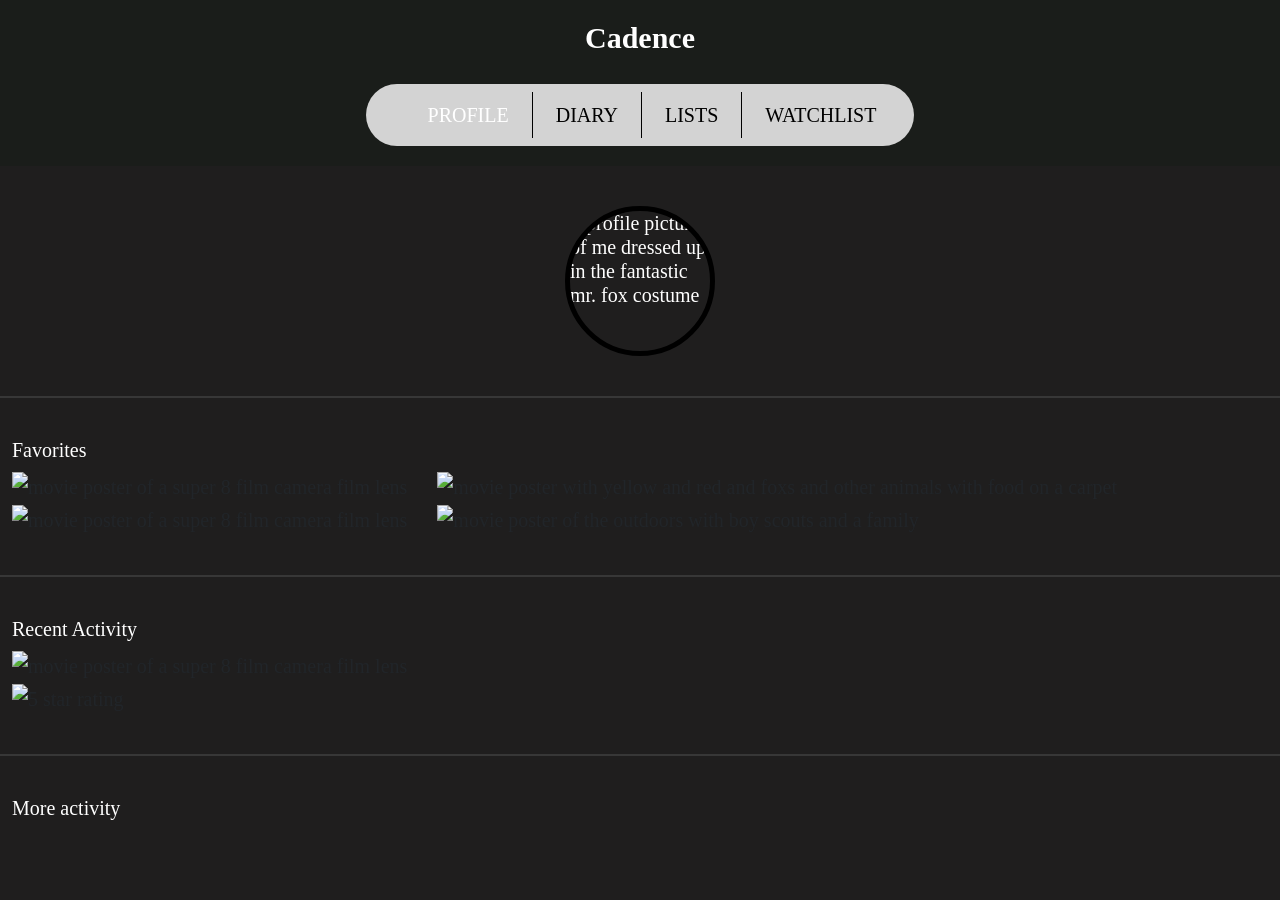
==== index.html @ 792324a6 "Add files via upload" ====
<!doctype html>
<html lang="en">
  <head>
    <meta charset="utf-8">
    <meta name="viewport" content="width=device-width, initial-scale=1">
    <meta name="description" content="a movie reviewing website">
    <meta name="author" content="cadence newman">
    <title>Letterboxd</title>

   <!-- Bootstrap v5.3.8 -->
   <!-- LOAD BOOTSTRAP CSS - DO NOT DELETE -->
    <link href="https://cdn.jsdelivr.net/npm/bootstrap@5.3.8/dist/css/bootstrap.min.css" rel="stylesheet" integrity="sha384-sRIl4kxILFvY47J16cr9ZwB07vP4J8+LH7qKQnuqkuIAvNWLzeN8tE5YBujZqJLB" crossorigin="anonymous">
   <!-- END LOADING BOOTSTRAP CSS -->
    
   <!-- Custom styles - add your own CSS to this stylesheet -->
    <link href="style.css" rel="stylesheet">
  </head>
  <body>
    
<header>
      <div class="container text-center">
      </div>
        <div class="row justify-content-md-center">
          <div class="col-md-auto">
            <h1><b>Cadence</b></h1>
          </div>
      </div>

<nav class="navbar navbar-expand-lg custom-nav">
  <div class="container justify-content-center">
  </div>
    <button class="navbar-toggler" type="button" data-bs-toggle="collapse" data-bs-target="#navbarText" aria-controls="navbarText" aria-expanded="false" aria-label="Toggle navigation">
      <span class="navbar-toggler-icon"></span>
    </button>
    <div class="collapse navbar-collapse" id="navbarText">
      <ul class="navbar-nav mx-auto mb-2 mb-lg-0">
        <li class="nav-item">
          <a class="nav-link active" aria-current="page" href="#">Profile</a>
        </li>
        <li class="nav-item">
          <a class="nav-link" href="#">Diary</a>
        </li>
        <li class="nav-item">
          <a class="nav-link" href="#">Lists</a>
        </li>
         <li class="nav-item">
          <a class="nav-link" href="#">Watchlist</a>
        </li>
      </ul>
  </div>
</nav>
  </header>

    <h2>
      <img src="Photosone/Profilepic.jpeg" class="profile-pic" alt="profile picture of me dressed up in the fantastic mr. fox costume" width="150" height="150">
    </h2>

    <hr class="divider">
  <div class="container-fluid my-4">
    <h3>Favorites</h3>
    <p><img class="spaced-img" src="Photosone/Super8.jpeg" alt="movie poster of a super 8 film camera film lens" width="153"><img class="spaced-img" src="Photosone/FantasticMrFox.jpeg" alt="movie poster with yellow and red and foxs and other animals with food on a carpet" width="150"><img class="spaced-img" src="Photosone/TheGoonies.jpeg" alt="movie poster of a super 8 film camera film lens" width="150"><img class="spaced-img" src="Photosone/MoonriseKingdom.jpeg" alt="movie poster of the outdoors with boy scouts and a family " width="150"></p>
  </div>

    <hr class="divider">

  <div class="container-fluid my-4">
    <h3>Recent Activity</h3>
    <p><img src="Photosone/Super8.jpeg" alt="movie poster of a super 8 film camera film lens" width="153"><br><img src="Photosone/Stars.jpeg" alt="5 star rating" width="70">
    </p>
  </div>

    <hr class="divider">
 
  <div class="container-fluid my-4">
    <h3>More activity</h3>
  </div>

<!-- LOAD BOOTSTRAP JAVASCRIPT - DO NOT DELETE -->
<script src="https://cdn.jsdelivr.net/npm/bootstrap@5.3.8/dist/js/bootstrap.bundle.min.js" integrity="sha384-FKyoEForCGlyvwx9Hj09JcYn3nv7wiPVlz7YYwJrWVcXK/BmnVDxM+D2scQbITxI" crossorigin="anonymous"></script>
<!-- END LOADING BOOTSTRAP JAVASCRIPT -->
      
  </body>
</html>
---- style.css ----
/* ADD YOUR CUSTOM CSS TO THIS FILE BELOW */
body {
	background-color: #1F1E1E;
	font-family: "Times New Roman", Times, serif;
	font-size: 20px
}

header {
	background-color: #1A1D1A;
	padding-top: 20px;
}

header::after {
	content: '';
	display: table;
	clear: both;
}

.divider {
	border: none;
	height: 2px;
	background-color: grey;
	margin: 40px auto;
	width: 100%;
}

.navbar {
	background-color: lightgrey;
	border-radius: 50px;
	width: fit-content;
	margin: 20px auto;
	padding: 8px 30px;
}

.navbar .nav-link.active {
	color: white;   
}

.navbar a {
	color: black;
}

.navbar-nav .nav-item:not(:last-child) {
  border-right: 1px solid black;
  padding-right: 15px;           
  margin-right: 15px;            
}

nav ul li a {
	color: white;
	text-decoration: none;
	text-transform: uppercase;
	font-size: 20px;
}

nav ul li a:hover {
	color: grey;
}

h1 {
  color: white;
  font-size: 30px;
  text-align: left;
}

h2 {
  color: white;
  font-size: 20px;
  text-align: left;
}

h3 {
  color: white;
  font-size: 20px;
  text-align: left;
}

.spaced-img {
	margin-right: 30px;
}

.profile-pic {
	height: 150px;
	width: 150px;
	display: block;
	margin: 40px auto;
	border: 5px solid black;
	border-radius: 50%;
}
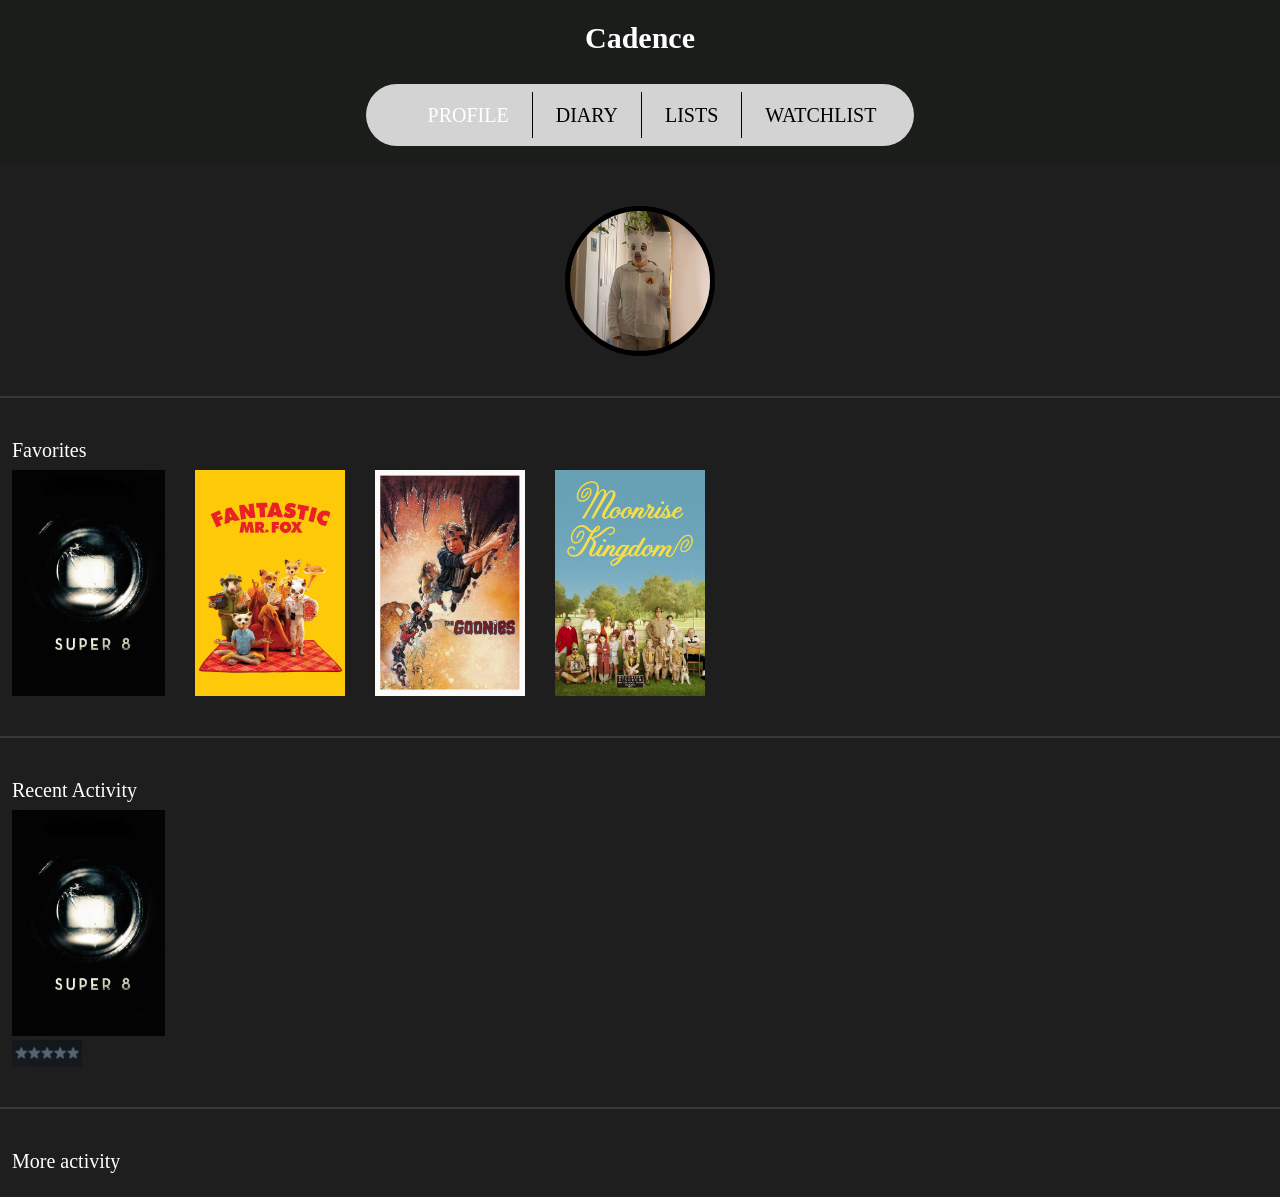
==== commit e89dfc57: "Add files via upload" ====
--- a/index.html
+++ b/index.html
@@ -1,6 +1,14 @@
 <!doctype html>
 <html lang="en">
   <head>
+
+    <!--
+    AI Use Disclosure:
+    Tool(s): ChatGPT (free version)
+    Purpose: Helped explain Bootstrap grid behavior and suggested layout options.
+    Human Role: I selected which suggestions to use, modified the layout, and verified responsiveness manually.
+    -->
+
     <meta charset="utf-8">
     <meta name="viewport" content="width=device-width, initial-scale=1">
     <meta name="description" content="a movie reviewing website">
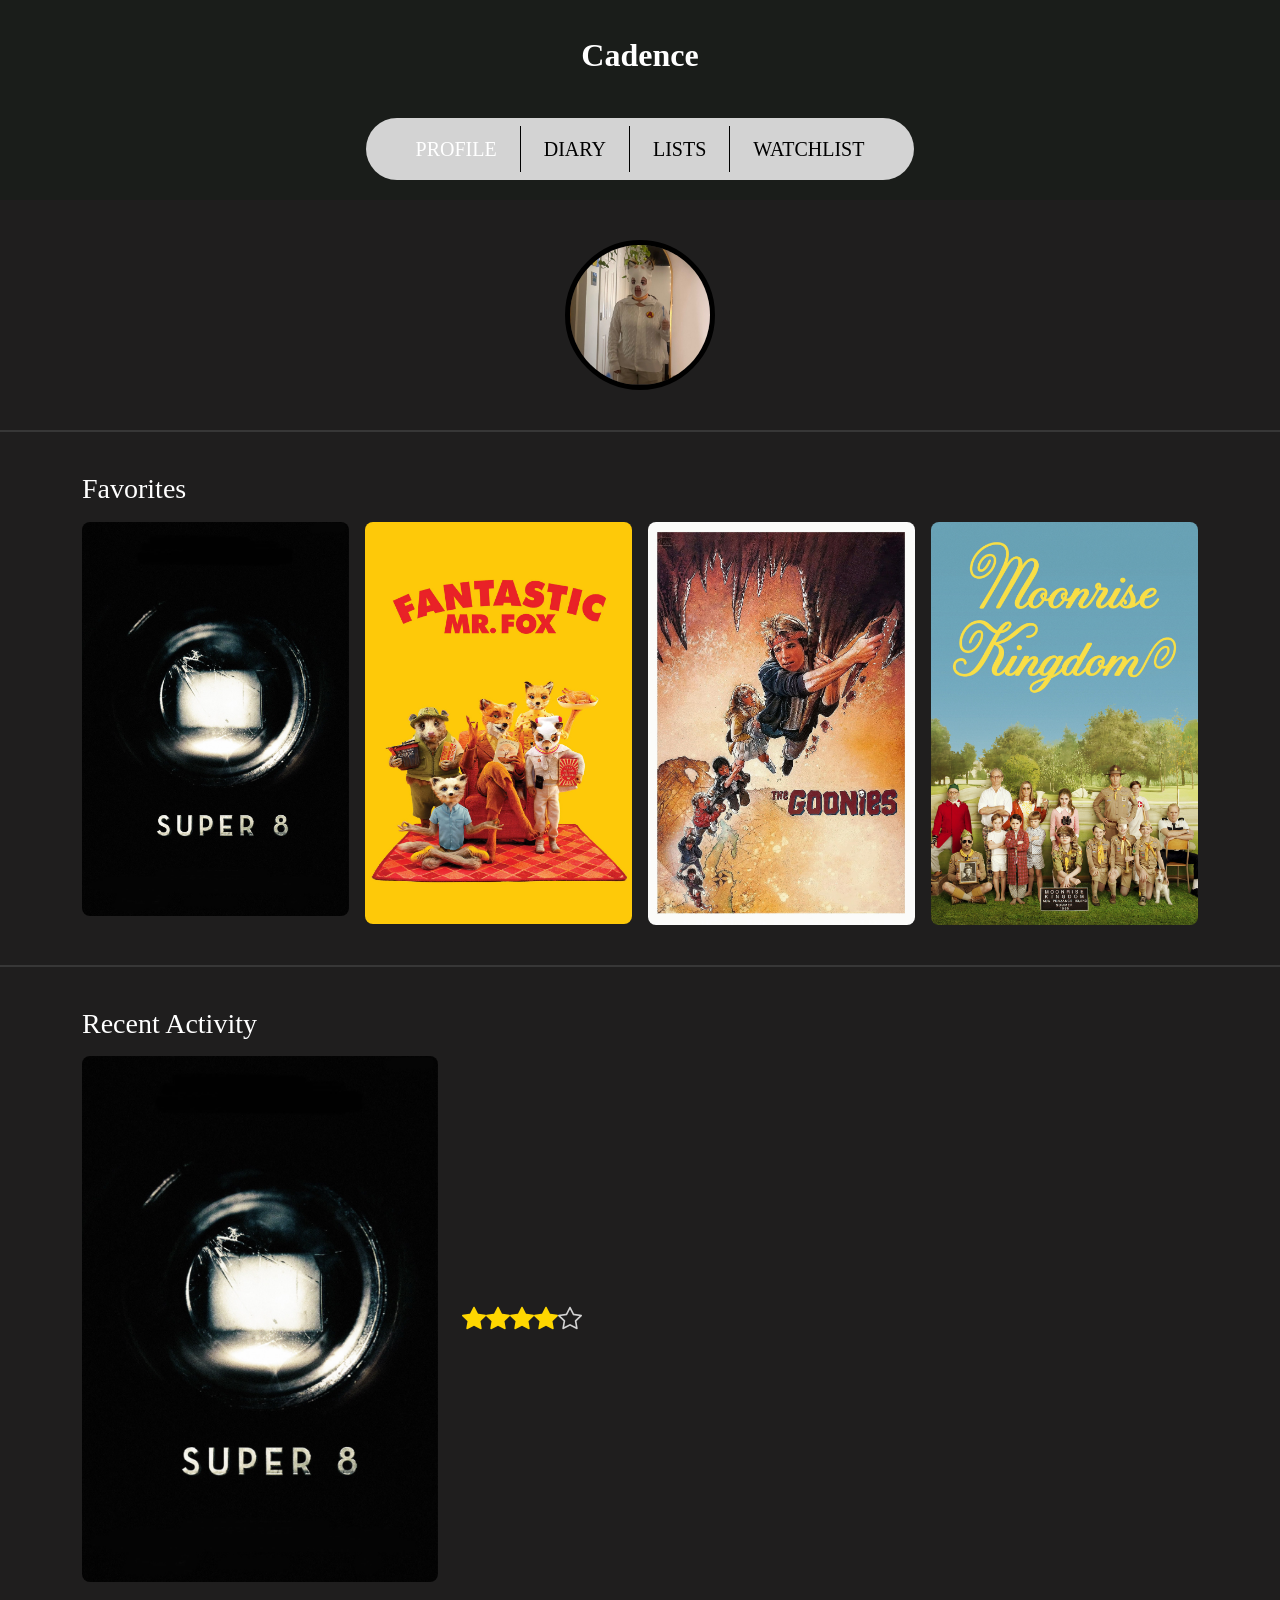
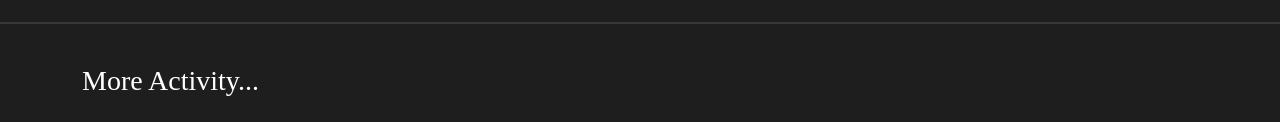
==== commit 5863f1a0: "Add files via upload" ====
--- a/index.html
+++ b/index.html
@@ -18,74 +18,101 @@
    <!-- Bootstrap v5.3.8 -->
    <!-- LOAD BOOTSTRAP CSS - DO NOT DELETE -->
     <link href="https://cdn.jsdelivr.net/npm/bootstrap@5.3.8/dist/css/bootstrap.min.css" rel="stylesheet" integrity="sha384-sRIl4kxILFvY47J16cr9ZwB07vP4J8+LH7qKQnuqkuIAvNWLzeN8tE5YBujZqJLB" crossorigin="anonymous">
+    <!-- Bootstrap Icons -->
+    <link rel="stylesheet" href="https://cdn.jsdelivr.net/npm/bootstrap-icons@1.11.1/font/bootstrap-icons.css">
    <!-- END LOADING BOOTSTRAP CSS -->
     
    <!-- Custom styles - add your own CSS to this stylesheet -->
     <link href="style.css" rel="stylesheet">
   </head>
   <body>
-    
+
 <header>
-      <div class="container text-center">
-      </div>
-        <div class="row justify-content-md-center">
-          <div class="col-md-auto">
-            <h1><b>Cadence</b></h1>
-          </div>
-      </div>
-
-<nav class="navbar navbar-expand-lg custom-nav">
-  <div class="container justify-content-center">
-  </div>
-    <button class="navbar-toggler" type="button" data-bs-toggle="collapse" data-bs-target="#navbarText" aria-controls="navbarText" aria-expanded="false" aria-label="Toggle navigation">
-      <span class="navbar-toggler-icon"></span>
-    </button>
-    <div class="collapse navbar-collapse" id="navbarText">
-      <ul class="navbar-nav mx-auto mb-2 mb-lg-0">
-        <li class="nav-item">
-          <a class="nav-link active" aria-current="page" href="#">Profile</a>
-        </li>
-        <li class="nav-item">
-          <a class="nav-link" href="#">Diary</a>
-        </li>
-        <li class="nav-item">
-          <a class="nav-link" href="#">Lists</a>
-        </li>
-         <li class="nav-item">
-          <a class="nav-link" href="#">Watchlist</a>
-        </li>
-      </ul>
-  </div>
-</nav>
-  </header>
-
-    <h2>
-      <img src="Photosone/Profilepic.jpeg" class="profile-pic" alt="profile picture of me dressed up in the fantastic mr. fox costume" width="150" height="150">
-    </h2>
-
-    <hr class="divider">
-  <div class="container-fluid my-4">
-    <h3>Favorites</h3>
-    <p><img class="spaced-img" src="Photosone/Super8.jpeg" alt="movie poster of a super 8 film camera film lens" width="153"><img class="spaced-img" src="Photosone/FantasticMrFox.jpeg" alt="movie poster with yellow and red and foxs and other animals with food on a carpet" width="150"><img class="spaced-img" src="Photosone/TheGoonies.jpeg" alt="movie poster of a super 8 film camera film lens" width="150"><img class="spaced-img" src="Photosone/MoonriseKingdom.jpeg" alt="movie poster of the outdoors with boy scouts and a family " width="150"></p>
+  <div class="container text-center py-3">
+    <h1><b>Cadence</b></h1>
   </div>
 
-    <hr class="divider">
+  <nav class="navbar navbar-expand-lg navbar-light custom-nav">
+    <div class="container justify-content-center">
 
-  <div class="container-fluid my-4">
-    <h3>Recent Activity</h3>
-    <p><img src="Photosone/Super8.jpeg" alt="movie poster of a super 8 film camera film lens" width="153"><br><img src="Photosone/Stars.jpeg" alt="5 star rating" width="70">
-    </p>
+      <button class="navbar-toggler" type="button" data-bs-toggle="collapse" data-bs-target="#navbarText">
+
+        <span class="navbar-toggler-icon"></span>
+      </button>
+
+      <div class="collapse navbar-collapse" id="navbarText">
+        <ul class="navbar-nav text-center">
+          <li class="nav-item"><a class="nav-link active" href="#">Profile</a></li>
+          <li class="nav-item"><a class="nav-link" href="#">Diary</a></li>
+          <li class="nav-item"><a class="nav-link" href="#">Lists</a></li>
+          <li class="nav-item"><a class="nav-link" href="#">Watchlist</a></li>
+        </ul>
+      </div>
+    </div>
+  </nav>
+</header>
+
+<!-- Profile -->
+<div class="container text-center">
+  <img src="Photosone/Profilepic.jpeg" class="profile-pic" alt="profile picture">
+</div>
+
+<hr class="divider">
+
+<!-- Favorites -->
+<div class="container my-4">
+  <h2 class="mb-3">Favorites</h2>
+
+  <div class="row g-3">
+    <div class="col-6 col-md-4 col-lg-3">
+      <img src="Photosone/Super8.jpeg" class="img-fluid" alt="">
+    </div>
+
+    <div class="col-6 col-md-4 col-lg-3">
+      <img src="Photosone/FantasticMrFox.jpeg" class="img-fluid" alt="">
+    </div>
+
+    <div class="col-6 col-md-4 col-lg-3">
+      <img src="Photosone/TheGoonies.jpeg" class="img-fluid" alt="">
+    </div>
+
+    <div class="col-6 col-md-4 col-lg-3">
+      <img src="Photosone/MoonriseKingdom.jpeg" class="img-fluid" alt="">
+    </div>
   </div>
+</div>
 
-    <hr class="divider">
- 
-  <div class="container-fluid my-4">
-    <h3>More activity</h3>
+<hr class="divider">
+
+<!-- Recent Activity -->
+<div class="container my-4">
+  <h3 class="mb-3">Recent Activity</h3>
+
+  <div class="row align-items-center">
+    <div class="col-12 col-md-4">
+      <img src="Photosone/Super8.jpeg" class="img-fluid" alt="">
+    </div>
+
+    <div class="col-12 col-md-8 d-flex align-items-center">
+     <i class="bi bi-star-fill" style="color: gold; font-size: 24px;"></i>
+     <i class="bi bi-star-fill" style="color: gold; font-size: 24px;"></i>
+     <i class="bi bi-star-fill" style="color: gold; font-size: 24px;"></i>
+     <i class="bi bi-star-fill" style="color: gold; font-size: 24px;"></i>
+     <i class="bi bi-star" style="color: lightgray; font-size: 24px;"></i>
+    </div>
   </div>
+</div>
+
+<hr class="divider">
+
+<!-- More Activity -->
+<div class="container my-4">
+  <h3>More Activity...</h3>
+</div>
 
 <!-- LOAD BOOTSTRAP JAVASCRIPT - DO NOT DELETE -->
 <script src="https://cdn.jsdelivr.net/npm/bootstrap@5.3.8/dist/js/bootstrap.bundle.min.js" integrity="sha384-FKyoEForCGlyvwx9Hj09JcYn3nv7wiPVlz7YYwJrWVcXK/BmnVDxM+D2scQbITxI" crossorigin="anonymous"></script>
 <!-- END LOADING BOOTSTRAP JAVASCRIPT -->
-      
+
   </body>
 </html>
--- a/style.css
+++ b/style.css
@@ -59,19 +59,19 @@
 
 h1 {
   color: white;
-  font-size: 30px;
-  text-align: left;
+  font-size: 32px;
+  text-align: center;
 }
 
 h2 {
   color: white;
-  font-size: 20px;
+  font-size: 28px;
   text-align: left;
 }
 
 h3 {
   color: white;
-  font-size: 20px;
+  font-size: 28px;
   text-align: left;
 }
 
@@ -86,4 +86,12 @@
 	margin: 40px auto;
 	border: 5px solid black;
 	border-radius: 50%;
-}+}
+
+img {
+  border-radius: 8px;
+}
+
+h3 {
+  margin-bottom: 15px;
+} 
